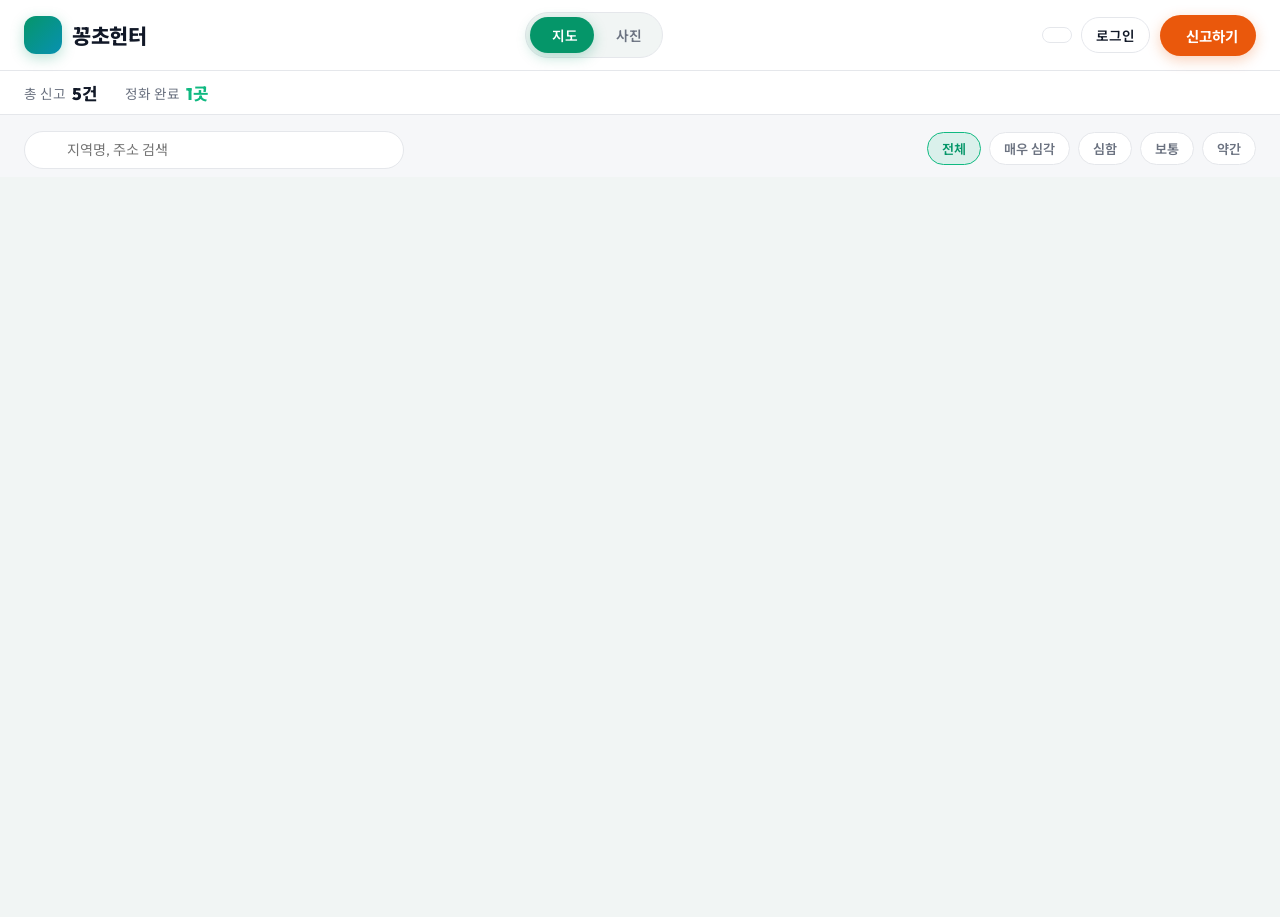
==== index.html @ e5fa35d2 "Add files via upload" ====
<!DOCTYPE html>
<html lang="ko">
<head>
  <meta charset="UTF-8" />
  <meta name="viewport" content="width=device-width, initial-scale=1.0, viewport-fit=cover" />
  <title>꽁초헌터 | 우리 동네 담배꽁초 지도</title>
  <meta name="description" content="시민들이 함께 담배꽁초 무단투기 구역을 신고하고 정화하는 무료 지도 플랫폼" />
  <meta name="theme-color" content="#ffffff" />

  <!-- Google Fonts -->
  <link rel="preconnect" href="https://fonts.googleapis.com" />
  <link rel="preconnect" href="https://fonts.gstatic.com" crossorigin />
  <link href="https://fonts.googleapis.com/css2?family=Noto+Sans+KR:wght@300;400;500;700;800;900&family=Outfit:wght@400;600;700;800&display=swap" rel="stylesheet" />

  <!-- Leaflet (무료 지도, API 키 불필요) -->
  <link rel="stylesheet" href="https://unpkg.com/leaflet@1.9.4/dist/leaflet.css" integrity="sha256-p4NxAoJBhIIN+hmNHrzRCf9tD/miZyoHS5obTRR9BMY=" crossorigin="" />
  <script src="https://unpkg.com/leaflet@1.9.4/dist/leaflet.js" integrity="sha256-20nQCchB9co0qIjJZRGuk2/Z9VM+kNiyxNV1lvTlZBo=" crossorigin=""></script>

  <!-- Lucide Icons -->
  <script src="https://unpkg.com/lucide@latest"></script>

  <!-- Supabase JS Client -->
  <script src="https://unpkg.com/@supabase/supabase-js@2"></script>

  <link rel="stylesheet" href="css/style.css" />
</head>
<body>

  <!-- 헤더 -->
  <header class="header">
    <div class="brand" onclick="location.reload()">
      <div class="brand-icon"><i data-lucide="flame"></i></div>
      <h1 class="brand-title">꽁초헌터</h1>
    </div>

    <div class="view-toggle">
      <button id="btnViewMap" class="toggle-btn active"><i data-lucide="map"></i><span>지도</span></button>
      <button id="btnViewFeed" class="toggle-btn"><i data-lucide="grid"></i><span>사진</span></button>
    </div>

    <div class="nav-controls">
      <button id="btnOpenRankingModal" class="btn-ghost"><i data-lucide="trophy" style="width:16px;height:16px;"></i></button>

      <div class="auth-status">
        <div id="authLoggedOut" style="display:flex;">
          <button id="btnOpenAuthModal" class="btn-ghost">로그인</button>
        </div>
        <div id="authLoggedIn" style="display:none; align-items:center; gap:8px;">
          <div class="user-pill">
            <div id="currentUserAvatar" class="user-avatar">헌</div>
            <span id="currentUsername"></span>
          </div>
          <button id="btnLogout" class="btn-ghost">로그아웃</button>
        </div>
      </div>

      <button id="btnOpenReportModal" class="btn-primary">
        <i data-lucide="plus-circle"></i><span class="btn-label">신고하기</span>
      </button>
    </div>
  </header>

  <!-- 통계 배너 -->
  <section class="stats-banner">
    <div class="stats-group">
      <div class="stat-item"><span>총 신고</span><span id="statTotal" class="stat-value">0건</span></div>
      <div class="stat-item"><span>정화 완료</span><span id="statCleaned" class="stat-value stat-highlight">0곳</span></div>
    </div>
    <div id="statMyPointsWrap" class="stat-item" style="display:none;">
      <span>내 포인트</span>
      <span id="statMyPoints" class="stat-value" style="color: var(--accent-orange);">0P</span>
    </div>
  </section>

  <!-- 검색 & 필터 -->
  <section class="filter-section">
    <div class="search-input-wrapper">
      <i data-lucide="search" class="search-icon" style="width: 18px; height: 18px;"></i>
      <input type="text" id="searchInput" class="search-input" placeholder="지역명, 주소 검색" />
    </div>

    <div class="filter-chips">
      <button class="chip active" data-filter="all">전체</button>
      <button class="chip" data-filter="critical">매우 심각</button>
      <button class="chip" data-filter="severe">심함</button>
      <button class="chip" data-filter="medium">보통</button>
      <button class="chip" data-filter="slight">약간</button>
    </div>
  </section>

  <!-- 메인 -->
  <main class="main-container">

    <section id="mapViewSection" class="map-view-container">
      <div id="map"></div>
    </section>

    <section id="feedViewSection" class="feed-view-container" style="display: none;">
      <div class="feed-header-controls">
        <h3><i data-lucide="camera" style="color: var(--accent-emerald); width:20px; height:20px;"></i> 시민 헌터 갤러리</h3>
        <div class="feed-layout-toggle">
          <button id="btnFeedGrid" class="sub-toggle-btn active"><i data-lucide="grid-3x3" style="width:14px;height:14px;"></i> 그리드</button>
          <button id="btnFeedCards" class="sub-toggle-btn"><i data-lucide="list" style="width:14px;height:14px;"></i> 카드</button>
        </div>
      </div>
      <div id="feedContainer"></div>
    </section>

  </main>

  <!-- 신고 등록 모달 -->
  <div id="reportModal" class="modal-backdrop">
    <div class="modal-content">
      <div class="modal-header">
        <h3 class="modal-title"><i data-lucide="camera" style="color: var(--accent-orange);"></i> 꽁초 신고하기</h3>
        <button id="btnCloseReportModal" class="modal-close-btn">&times;</button>
      </div>

      <form id="reportForm" class="modal-body">

        <div class="form-group">
          <label class="form-label">현장 사진</label>
          <div id="photoUploadBox" class="photo-upload-box">
            <input type="file" id="photoInput" accept="image/*" style="display: none;" />
            <img id="uploadPreview" class="upload-preview" style="display: none;" alt="미리보기" />
            <div id="uploadPlaceholder">
              <i data-lucide="image-plus" style="width: 34px; height: 34px; color: var(--text-dim); margin-bottom: 8px;"></i>
              <p id="uploadPlaceholderText" class="upload-placeholder-text">터치하여 사진 업로드</p>
            </div>
          </div>
        </div>

        <div class="form-group">
          <label class="form-label">제목</label>
          <input type="text" id="reportTitle" class="form-input" placeholder="예: 강남역 11번 출구 배수구 꽁초" required />
        </div>

        <div class="form-group">
          <label class="form-label">상세 설명</label>
          <textarea id="reportDesc" class="form-textarea" rows="3" placeholder="꽁초 양, 위치, 청소 필요성 등을 적어주세요"></textarea>
        </div>

        <div class="form-row">
          <div class="form-group">
            <label class="form-label">심각도</label>
            <select id="reportSeverity" class="form-select">
              <option value="slight">약간 (1㎡당 9개 이하)</option>
              <option value="medium" selected>보통 (1㎡당 10~29개)</option>
              <option value="severe">심함 (1㎡당 30~49개)</option>
              <option value="critical">매우 심각 (1㎡당 50개 이상)</option>
            </select>
          </div>
          <div class="form-group">
            <label class="form-label">제보자</label>
            <div id="reporterLoggedIn" style="display:none;">
              <div class="reporter-line"><i data-lucide="user-check" style="width:16px;height:16px; color: var(--accent-green);"></i><span id="reporterUsername"></span></div>
            </div>
            <div id="reporterGuest" style="display:none;">
              <input type="text" id="reportGuestName" class="form-input" placeholder="닉네임 (선택)" />
            </div>
          </div>
        </div>

        <div class="form-group">
          <div style="display: flex; align-items: center; justify-content: space-between;">
            <label class="form-label" style="margin-bottom: 0;">발생 위치</label>
            <button type="button" id="btnAutoGPS" class="gps-btn"><i data-lucide="locate-fixed" style="width:13px;height:13px;"></i> 현재 위치 가져오기</button>
          </div>
          <div class="mini-map-container"><div id="pickerMap"></div></div>
          <input type="text" id="reportAddress" class="form-input" style="margin-top: 8px;" placeholder="지도를 클릭해 위치를 선택하세요" readonly />
        </div>

        <div class="form-actions">
          <button type="button" id="btnCancelReport" class="btn-secondary" style="flex: 1; justify-content: center;">취소</button>
          <button type="submit" id="btnSubmitReport" class="btn-primary" style="flex: 2; justify-content: center;">신고 등록하기</button>
        </div>

      </form>
    </div>
  </div>

  <!-- 상세 보기 모달 -->
  <div id="detailModal" class="modal-backdrop">
    <div class="modal-content" style="max-width: 720px;">
      <div class="modal-header">
        <h3 id="detailTitle" class="modal-title">상세 내역</h3>
        <button id="btnCloseDetailModal" class="modal-close-btn">&times;</button>
      </div>
      <div class="modal-body" style="padding: 0;">
        <div class="detail-grid">
          <div class="detail-img-wrap"><img id="detailImg" src="" alt="상세 사진" /></div>

          <div class="detail-info">
            <div>
              <div class="detail-user-row">
                <div id="detailUserAvatar" class="user-avatar">CH</div>
                <div>
                  <div id="detailUserName" class="user-info-name">시민 헌터</div>
                  <div id="detailAddress" class="detail-address"></div>
                </div>
              </div>

              <p id="detailDesc" class="detail-desc"></p>
              <div id="detailTime" class="detail-time"></div>

              <div class="detail-action-stats">
                <span class="likes-stat">❤ 공감 <span id="detailLikesCount">0</span></span>
                <span class="cleanup-stat">🧹 청소요청 <span id="detailCleanupVotes">0</span></span>
              </div>

              <button id="btnMarkCleaned" class="mark-cleaned-btn"><i data-lucide="check-circle" style="width:14px;height:14px;"></i> 청소 완료로 표시</button>

              <h4 class="comments-heading">댓글</h4>
              <div id="detailCommentsList"></div>
            </div>

            <form id="commentForm">
              <input type="text" id="commentInput" class="form-input" placeholder="댓글을 입력하세요" required />
              <button type="submit" class="btn-primary" style="padding: 8px 14px; font-size: 0.82rem; white-space: nowrap;">작성</button>
            </form>
          </div>
        </div>
      </div>
    </div>
  </div>

  <!-- 로그인 / 회원가입 모달 -->
  <div id="authModal" class="modal-backdrop">
    <div class="modal-content" style="max-width: 400px;">
      <div class="modal-header">
        <h3 id="authModalTitle" class="modal-title">로그인</h3>
        <button id="btnCloseAuthModal" class="modal-close-btn">&times;</button>
      </div>
      <div class="modal-body">
        <div id="authError" class="auth-error"></div>
        <form id="authForm">
          <div class="form-group">
            <label class="form-label">아이디</label>
            <input type="text" id="authUsername" class="form-input" placeholder="아이디" required autocomplete="username" />
          </div>
          <div class="form-group">
            <label class="form-label">비밀번호</label>
            <input type="password" id="authPassword" class="form-input" placeholder="비밀번호 (6자 이상)" required minlength="6" autocomplete="current-password" />
          </div>
          <button type="submit" id="btnAuthSubmit" class="btn-primary" style="width: 100%; justify-content: center;">로그인</button>
        </form>

        <div id="authSwitchToSignup" class="auth-switch">
          계정이 없으신가요? <button id="btnAuthSwitchToSignup">회원가입</button>
        </div>
        <div id="authSwitchToLogin" class="auth-switch" style="display:none;">
          이미 계정이 있으신가요? <button id="btnAuthSwitchToLogin">로그인</button>
        </div>
      </div>
    </div>
  </div>

  <!-- 랭킹 모달 -->
  <div id="rankingModal" class="modal-backdrop">
    <div class="modal-content" style="max-width: 420px;">
      <div class="modal-header">
        <h3 class="modal-title"><i data-lucide="trophy" style="color: var(--accent-orange);"></i> 이달의 베스트 헌터</h3>
        <button id="btnCloseRankingModal" class="modal-close-btn">&times;</button>
      </div>
      <div class="modal-body">
        <div id="rankingList"></div>
      </div>
    </div>
  </div>

  <script>lucide.createIcons();</script>
  <script type="module" src="js/app.js"></script>
</body>
</html>
---- css/style.css ----
/* ==========================================================================
   꽁초헌터 디자인 시스템 - 라이트 테마
   ========================================================================== */

:root {
  --bg-primary: #f6f7f9;
  --bg-secondary: #ffffff;
  --bg-card: #ffffff;
  --bg-card-hover: #f3f4f6;
  --bg-header: rgba(255, 255, 255, 0.92);
  --bg-overlay: rgba(15, 23, 42, 0.45);
  --bg-subtle: #f1f5f4;

  --border-color: #e5e7eb;
  --border-strong: #d1d5db;

  --text-main: #111827;
  --text-muted: #6b7280;
  --text-dim: #9ca3af;

  --accent-green: #059669;
  --accent-emerald: #10b981;
  --accent-orange: #ea580c;
  --accent-red: #dc2626;
  --accent-cyan: #0891b2;
  --accent-purple: #7c3aed;

  --font-family: 'Outfit', 'Noto Sans KR', -apple-system, BlinkMacSystemFont, sans-serif;

  --card-border: 1px solid var(--border-color);
  --shadow-sm: 0 1px 2px rgba(15, 23, 42, 0.06);
  --shadow-md: 0 4px 12px rgba(15, 23, 42, 0.08);
  --shadow-lg: 0 12px 30px rgba(15, 23, 42, 0.12);
  --shadow-green: 0 4px 14px rgba(5, 150, 105, 0.28);
  --shadow-orange: 0 4px 14px rgba(234, 88, 12, 0.28);

  --radius-sm: 8px;
  --radius-md: 14px;
  --radius-lg: 20px;
  --radius-full: 9999px;

  --transition-fast: 0.2s cubic-bezier(0.4, 0, 0.2, 1);
  --transition-smooth: 0.35s cubic-bezier(0.16, 1, 0.3, 1);
}

* {
  margin: 0;
  padding: 0;
  box-sizing: border-box;
  font-family: var(--font-family);
  -webkit-font-smoothing: antialiased;
}

body {
  background-color: var(--bg-primary);
  color: var(--text-main);
  min-height: 100vh;
  display: flex;
  flex-direction: column;
  overflow-x: hidden;
}

::-webkit-scrollbar { width: 8px; height: 8px; }
::-webkit-scrollbar-track { background: var(--bg-primary); }
::-webkit-scrollbar-thumb { background: var(--border-strong); border-radius: 4px; }
::-webkit-scrollbar-thumb:hover { background: #9ca3af; }

button { font-family: inherit; }

/* Header ------------------------------------------------------------------ */
.header {
  position: sticky;
  top: 0;
  z-index: 1000;
  background: var(--bg-header);
  backdrop-filter: blur(10px);
  -webkit-backdrop-filter: blur(10px);
  border-bottom: var(--card-border);
  padding: 0.75rem 1.5rem;
  display: flex;
  align-items: center;
  justify-content: space-between;
  gap: 1rem;
  flex-wrap: wrap;
}

.brand {
  display: flex;
  align-items: center;
  gap: 0.65rem;
  cursor: pointer;
}

.brand-icon {
  width: 38px;
  height: 38px;
  border-radius: 12px;
  background: linear-gradient(135deg, var(--accent-green), var(--accent-cyan));
  display: flex;
  align-items: center;
  justify-content: center;
  color: #fff;
  font-size: 1.15rem;
  box-shadow: var(--shadow-green);
  transition: var(--transition-fast);
}

.brand:hover .brand-icon { transform: rotate(-6deg) scale(1.05); }

.brand-title {
  font-size: 1.3rem;
  font-weight: 800;
  color: var(--text-main);
  letter-spacing: -0.5px;
}

.nav-controls {
  display: flex;
  align-items: center;
  gap: 0.6rem;
}

.view-toggle {
  display: flex;
  background: var(--bg-subtle);
  padding: 4px;
  border-radius: var(--radius-full);
  border: var(--card-border);
}

.toggle-btn {
  display: flex;
  align-items: center;
  gap: 6px;
  padding: 8px 16px;
  border-radius: var(--radius-full);
  border: none;
  background: transparent;
  color: var(--text-muted);
  font-weight: 600;
  font-size: 0.86rem;
  cursor: pointer;
  transition: var(--transition-fast);
}

.toggle-btn.active {
  background: var(--accent-green);
  color: #ffffff;
  box-shadow: var(--shadow-green);
}

.toggle-btn:hover:not(.active) { color: var(--text-main); }

.btn-primary {
  display: flex;
  align-items: center;
  gap: 8px;
  background: var(--accent-orange);
  color: #fff;
  font-weight: 700;
  padding: 10px 18px;
  border-radius: var(--radius-full);
  border: none;
  cursor: pointer;
  box-shadow: var(--shadow-orange);
  transition: var(--transition-fast);
  font-size: 0.9rem;
}

.btn-primary:hover { transform: translateY(-2px); box-shadow: 0 8px 20px rgba(234, 88, 12, 0.35); }
.btn-primary:disabled { opacity: 0.6; cursor: not-allowed; transform: none; }

.btn-secondary {
  display: flex;
  align-items: center;
  gap: 6px;
  background: var(--bg-subtle);
  border: var(--card-border);
  color: var(--text-main);
  padding: 8px 14px;
  border-radius: var(--radius-md);
  cursor: pointer;
  font-weight: 600;
  font-size: 0.85rem;
  transition: var(--transition-fast);
}

.btn-secondary:hover { background: #e9ebee; border-color: var(--border-strong); }

.btn-ghost {
  background: transparent;
  border: var(--card-border);
  color: var(--text-main);
  padding: 7px 14px;
  border-radius: var(--radius-full);
  cursor: pointer;
  font-weight: 600;
  font-size: 0.85rem;
  transition: var(--transition-fast);
}
.btn-ghost:hover { background: var(--bg-subtle); }

.auth-status {
  display: flex;
  align-items: center;
  gap: 8px;
}

.user-pill {
  display: flex;
  align-items: center;
  gap: 8px;
  padding: 6px 12px 6px 6px;
  border-radius: var(--radius-full);
  background: var(--bg-subtle);
  border: var(--card-border);
  font-size: 0.85rem;
  font-weight: 600;
}

.user-pill .user-avatar { width: 26px; height: 26px; font-size: 0.7rem; }

/* Stats banner -------------------------------------------------------------*/
.stats-banner {
  background: var(--bg-secondary);
  border-bottom: var(--card-border);
  padding: 0.6rem 1.5rem;
  display: flex;
  align-items: center;
  justify-content: space-between;
  flex-wrap: wrap;
  gap: 1rem;
}

.stats-group { display: flex; align-items: center; gap: 1.75rem; flex-wrap: wrap; }

.stat-item { display: flex; align-items: center; gap: 6px; font-size: 0.85rem; color: var(--text-muted); }

.stat-value { font-weight: 800; font-size: 1.05rem; color: var(--text-main); }
.stat-highlight { color: var(--accent-emerald); }

/* Filter & search -----------------------------------------------------------*/
.filter-section {
  padding: 1rem 1.5rem 0.5rem 1.5rem;
  display: flex;
  align-items: center;
  justify-content: space-between;
  gap: 1rem;
  flex-wrap: wrap;
}

.search-input-wrapper { position: relative; flex: 1; max-width: 380px; }

.search-icon { position: absolute; left: 14px; top: 50%; transform: translateY(-50%); color: var(--text-dim); }

.search-input {
  width: 100%;
  background: var(--bg-secondary);
  border: var(--card-border);
  border-radius: var(--radius-full);
  padding: 9px 16px 9px 42px;
  color: var(--text-main);
  font-size: 0.88rem;
  outline: none;
  transition: var(--transition-fast);
}

.search-input:focus { border-color: var(--accent-emerald); box-shadow: 0 0 0 3px rgba(16, 185, 129, 0.15); }

.filter-chips { display: flex; align-items: center; gap: 8px; overflow-x: auto; padding-bottom: 4px; }

.chip {
  padding: 6px 14px;
  border-radius: var(--radius-full);
  background: var(--bg-secondary);
  border: var(--card-border);
  color: var(--text-muted);
  font-size: 0.82rem;
  font-weight: 600;
  cursor: pointer;
  white-space: nowrap;
  transition: var(--transition-fast);
}

.chip:hover { background: var(--bg-subtle); color: var(--text-main); }

.chip.active {
  background: rgba(16, 185, 129, 0.12);
  border-color: var(--accent-emerald);
  color: var(--accent-green);
}

/* Main / map ---------------------------------------------------------------*/
.main-container { flex: 1; position: relative; display: flex; flex-direction: column; overflow: hidden; }

.map-view-container {
  width: 100%;
  height: calc(100vh - 160px);
  min-height: 460px;
  position: relative;
}

#map { width: 100%; height: 100%; background: var(--bg-subtle); }

.custom-pin {
  width: 30px;
  height: 30px;
  border-radius: 50% 50% 50% 0;
  transform: rotate(-45deg);
  display: flex;
  align-items: center;
  justify-content: center;
  box-shadow: var(--shadow-md);
  cursor: pointer;
  transition: transform 0.2s cubic-bezier(0.175, 0.885, 0.32, 1.275);
  border: 3px solid #fff;
}

.custom-pin-wrapper:hover .custom-pin { transform: rotate(-45deg) scale(1.2); z-index: 999; }

.pin-critical { background: var(--accent-red); }
.pin-severe { background: #f97316; }
.pin-medium { background: #f59e0b; }
.pin-slight { background: #3b82f6; }
.pin-cleaned { background: var(--accent-emerald); }

.leaflet-popup-content-wrapper {
  background: #ffffff !important;
  color: var(--text-main) !important;
  border: var(--card-border) !important;
  border-radius: var(--radius-md) !important;
  padding: 0 !important;
  overflow: hidden;
  box-shadow: var(--shadow-lg) !important;
}

.leaflet-popup-content { margin: 0 !important; width: 260px !important; }
.leaflet-popup-tip { background: #ffffff !important; }

.popup-img-wrapper { width: 100%; height: 140px; overflow: hidden; background: var(--bg-subtle); }
.popup-img { width: 100%; height: 100%; object-fit: cover; }
.popup-body { padding: 12px; }

.popup-badge-row { display: flex; align-items: center; justify-content: space-between; margin-bottom: 6px; }

.badge { font-size: 0.7rem; font-weight: 700; padding: 3px 9px; border-radius: var(--radius-sm); }
.badge-critical { background: rgba(220, 38, 38, 0.1); color: var(--accent-red); }
.badge-severe { background: rgba(249, 115, 22, 0.14); color: #c2410c; }
.badge-medium { background: rgba(245, 158, 11, 0.14); color: #b45309; }
.badge-slight { background: rgba(59, 130, 246, 0.12); color: #2563eb; }

.popup-likes { font-size: 0.75rem; color: var(--text-muted); }

.popup-title { font-size: 0.95rem; font-weight: 700; margin-bottom: 4px; line-height: 1.3; color: var(--text-main); }
.popup-address { font-size: 0.78rem; color: var(--text-muted); margin-bottom: 10px; }

.popup-btn {
  width: 100%;
  padding: 8px;
  border-radius: var(--radius-sm);
  background: var(--accent-green);
  border: none;
  color: #fff;
  font-size: 0.8rem;
  font-weight: 600;
  cursor: pointer;
  transition: var(--transition-fast);
}
.popup-btn:hover { background: #047857; }

.leaflet-control-zoom a { color: var(--text-main) !important; }

/* Feed -----------------------------------------------------------------------*/
.feed-view-container { max-width: 1100px; margin: 0 auto; padding: 1.5rem; width: 100%; }

.feed-header-controls { display: flex; align-items: center; justify-content: space-between; margin-bottom: 1.5rem; }

.feed-header-controls h3 { font-weight: 800; font-size: 1.1rem; display: flex; align-items: center; gap: 8px; color: var(--text-main); }

.feed-layout-toggle { display: flex; gap: 6px; background: var(--bg-subtle); padding: 3px; border-radius: var(--radius-sm); border: var(--card-border); }

.sub-toggle-btn { padding: 6px 12px; border-radius: var(--radius-sm); border: none; background: transparent; color: var(--text-muted); font-size: 0.8rem; cursor: pointer; display: flex; align-items: center; gap: 4px; }
.sub-toggle-btn.active { background: #fff; color: var(--text-main); box-shadow: var(--shadow-sm); }

.insta-grid { display: grid; grid-template-columns: repeat(auto-fill, minmax(240px, 1fr)); gap: 1.1rem; }

.grid-card {
  position: relative;
  aspect-ratio: 1 / 1;
  border-radius: var(--radius-md);
  overflow: hidden;
  background: var(--bg-card);
  border: var(--card-border);
  cursor: pointer;
  box-shadow: var(--shadow-sm);
  transition: var(--transition-smooth);
}

.grid-card:hover { transform: translateY(-4px); box-shadow: var(--shadow-lg); }
.grid-card img { width: 100%; height: 100%; object-fit: cover; transition: transform 0.5s ease; }
.grid-card:hover img { transform: scale(1.06); }

.grid-overlay {
  position: absolute;
  inset: 0;
  background: linear-gradient(to top, rgba(0, 0, 0, 0.78), rgba(0, 0, 0, 0.05) 55%, transparent);
  display: flex;
  flex-direction: column;
  justify-content: space-between;
  padding: 0.9rem;
  opacity: 0;
  transition: opacity 0.25s ease;
}

.grid-card:hover .grid-overlay { opacity: 1; }
.grid-overlay-top { display: flex; align-items: center; justify-content: space-between; }
.grid-overlay-bottom { color: #fff; }
.grid-title { font-size: 0.92rem; font-weight: 700; margin-bottom: 4px; }
.grid-stats { display: flex; align-items: center; gap: 10px; font-size: 0.78rem; color: rgba(255, 255, 255, 0.9); }

.insta-feed { display: flex; flex-direction: column; gap: 1.5rem; max-width: 560px; margin: 0 auto; }

.post-card {
  background: var(--bg-card);
  border: var(--card-border);
  border-radius: var(--radius-lg);
  overflow: hidden;
  box-shadow: var(--shadow-sm);
}

.post-header { padding: 12px 16px; display: flex; align-items: center; justify-content: space-between; }
.post-user { display: flex; align-items: center; gap: 10px; }

.user-avatar {
  width: 36px;
  height: 36px;
  border-radius: 50%;
  background: linear-gradient(135deg, var(--accent-purple), var(--accent-cyan));
  display: flex;
  align-items: center;
  justify-content: center;
  color: #fff;
  font-weight: bold;
  font-size: 0.82rem;
}

.user-info-name { font-size: 0.9rem; font-weight: 700; color: var(--text-main); }
.user-info-location { font-size: 0.75rem; color: var(--text-muted); }

.post-image-container { width: 100%; aspect-ratio: 4 / 3; background: var(--bg-subtle); overflow: hidden; cursor: pointer; }
.post-image { width: 100%; height: 100%; object-fit: cover; }

.post-actions { padding: 12px 16px; }
.action-bar { display: flex; align-items: center; justify-content: space-between; margin-bottom: 8px; }
.action-btns-left { display: flex; align-items: center; gap: 16px; }

.icon-action-btn {
  background: transparent;
  border: none;
  color: var(--text-main);
  font-size: 1rem;
  cursor: pointer;
  display: flex;
  align-items: center;
  gap: 6px;
  transition: transform 0.15s ease;
}
.icon-action-btn:hover { transform: scale(1.1); color: var(--accent-green); }
.icon-action-btn span { font-size: 0.85rem; font-weight: 600; }

.post-caption { font-size: 0.9rem; line-height: 1.4; margin-bottom: 6px; color: var(--text-main); }
.post-caption-desc { color: var(--text-muted); font-size: 0.85rem; }
.post-time { font-size: 0.75rem; color: var(--text-dim); }

.empty-state { text-align: center; padding: 4rem 1rem; color: var(--text-muted); }
.empty-state i { width: 44px; height: 44px; margin-bottom: 1rem; opacity: 0.5; }
.empty-state h3 { color: var(--text-main); margin-bottom: 0.4rem; }
.empty-state p { font-size: 0.9rem; }

/* Modals -----------------------------------------------------------------------*/
.modal-backdrop {
  position: fixed;
  inset: 0;
  z-index: 2000;
  background: var(--bg-overlay);
  display: flex;
  align-items: center;
  justify-content: center;
  padding: 1rem;
  opacity: 0;
  pointer-events: none;
  transition: opacity 0.25s ease;
}

.modal-backdrop.open { opacity: 1; pointer-events: auto; }

.modal-content {
  background: #ffffff;
  border-radius: var(--radius-lg);
  width: 100%;
  max-width: 560px;
  max-height: 90vh;
  overflow-y: auto;
  box-shadow: 0 25px 50px -12px rgba(0, 0, 0, 0.35);
  transform: scale(0.94);
  transition: transform 0.25s cubic-bezier(0.16, 1, 0.3, 1);
}

.modal-backdrop.open .modal-content { transform: scale(1); }

.modal-header {
  padding: 1.1rem 1.4rem;
  border-bottom: var(--card-border);
  display: flex;
  align-items: center;
  justify-content: space-between;
}

.modal-title { font-size: 1.15rem; font-weight: 800; display: flex; align-items: center; gap: 8px; color: var(--text-main); }

.modal-close-btn {
  background: var(--bg-subtle);
  border: none;
  color: var(--text-muted);
  width: 30px;
  height: 30px;
  border-radius: 50%;
  cursor: pointer;
  display: flex;
  align-items: center;
  justify-content: center;
  font-size: 1.1rem;
  transition: var(--transition-fast);
}
.modal-close-btn:hover { background: #e5e7eb; color: var(--text-main); }

.modal-body { padding: 1.4rem; }

.form-group { margin-bottom: 1.15rem; }
.form-label { display: block; font-size: 0.85rem; font-weight: 700; margin-bottom: 6px; color: var(--text-muted); }

.form-input, .form-textarea, .form-select {
  width: 100%;
  background: var(--bg-secondary);
  border: var(--card-border);
  border-radius: var(--radius-md);
  padding: 10px 14px;
  color: var(--text-main);
  font-size: 0.9rem;
  outline: none;
  transition: var(--transition-fast);
}

.form-input:focus, .form-textarea:focus, .form-select:focus {
  border-color: var(--accent-emerald);
  box-shadow: 0 0 0 3px rgba(16, 185, 129, 0.15);
}

.form-input[readonly] { background: var(--bg-subtle); color: var(--text-muted); }

.form-row { display: grid; grid-template-columns: 1fr 1fr; gap: 1rem; }

.reporter-line {
  display: flex;
  align-items: center;
  gap: 8px;
  font-size: 0.88rem;
  color: var(--text-main);
  background: var(--bg-subtle);
  padding: 8px 12px;
  border-radius: var(--radius-md);
}

.photo-upload-box {
  border: 2px dashed var(--border-strong);
  border-radius: var(--radius-md);
  padding: 1.4rem;
  text-align: center;
  cursor: pointer;
  background: var(--bg-subtle);
  transition: var(--transition-fast);
  position: relative;
  overflow: hidden;
}

.photo-upload-box:hover { border-color: var(--accent-emerald); background: rgba(16, 185, 129, 0.05); }

.upload-preview { width: 100%; max-height: 220px; object-fit: cover; border-radius: var(--radius-sm); }

.upload-placeholder-text { font-size: 0.88rem; font-weight: 600; color: var(--text-main); }
.upload-placeholder-sub { font-size: 0.76rem; color: var(--text-dim); margin-top: 4px; }

.mini-map-container {
  width: 100%;
  height: 180px;
  border-radius: var(--radius-md);
  overflow: hidden;
  margin-top: 8px;
  border: var(--card-border);
}

#pickerMap { width: 100%; height: 100%; }

.gps-btn {
  display: inline-flex;
  align-items: center;
  gap: 6px;
  padding: 6px 12px;
  border-radius: var(--radius-full);
  background: rgba(8, 145, 178, 0.1);
  border: 1px solid rgba(8, 145, 178, 0.25);
  color: var(--accent-cyan);
  font-size: 0.78rem;
  font-weight: 700;
  cursor: pointer;
}
.gps-btn:hover { background: rgba(8, 145, 178, 0.18); }

.form-actions { display: flex; gap: 10px; margin-top: 1.4rem; }

/* Detail modal -----------------------------------------------------------------*/
.detail-grid { display: grid; grid-template-columns: 1fr; }
@media (min-width: 640px) { .detail-grid { grid-template-columns: 1fr 1fr; } }

.detail-img-wrap { background: var(--bg-subtle); display: flex; align-items: center; justify-content: center; min-height: 280px; }
.detail-img-wrap img { width: 100%; max-height: 420px; object-fit: contain; }

.detail-info { padding: 1.25rem; display: flex; flex-direction: column; justify-content: space-between; }
.detail-user-row { display: flex; align-items: center; gap: 10px; margin-bottom: 12px; }
.detail-address { font-size: 0.78rem; color: var(--text-muted); }
.detail-desc { font-size: 0.9rem; line-height: 1.55; color: var(--text-main); margin-bottom: 12px; }
.detail-time { font-size: 0.75rem; color: var(--text-dim); margin-bottom: 14px; }

.detail-action-stats {
  display: flex;
  gap: 16px;
  margin-bottom: 1rem;
  border-top: var(--card-border);
  border-bottom: var(--card-border);
  padding: 10px 0;
  font-size: 0.85rem;
  font-weight: 700;
}
.detail-action-stats .likes-stat { color: var(--accent-emerald); }
.detail-action-stats .cleanup-stat { color: var(--accent-orange); }

.mark-cleaned-btn {
  display: inline-flex;
  align-items: center;
  gap: 6px;
  align-self: flex-start;
  margin-bottom: 12px;
  padding: 7px 14px;
  border-radius: var(--radius-full);
  background: rgba(16, 185, 129, 0.1);
  border: 1px solid rgba(16, 185, 129, 0.3);
  color: var(--accent-green);
  font-size: 0.8rem;
  font-weight: 700;
  cursor: pointer;
}
.mark-cleaned-btn:hover { background: rgba(16, 185, 129, 0.18); }

.comments-heading { font-size: 0.88rem; font-weight: 700; margin-bottom: 8px; color: var(--text-main); }
#detailCommentsList { max-height: 150px; overflow-y: auto; margin-bottom: 12px; }

.comment-row { margin-bottom: 8px; font-size: 0.87rem; line-height: 1.4; }
.comment-row strong { color: var(--accent-green); margin-right: 6px; }
.comment-time { font-size: 0.72rem; color: var(--text-dim); margin-left: 6px; }
.empty-comment { color: var(--text-dim); font-size: 0.85rem; padding: 6px 0; }

#commentForm { display: flex; gap: 8px; }

/* Auth modal -----------------------------------------------------------------*/
.auth-error {
  display: none;
  background: rgba(220, 38, 38, 0.08);
  color: var(--accent-red);
  border: 1px solid rgba(220, 38, 38, 0.2);
  border-radius: var(--radius-md);
  padding: 8px 12px;
  font-size: 0.82rem;
  margin-bottom: 1rem;
}

.auth-switch { font-size: 0.85rem; color: var(--text-muted); text-align: center; margin-top: 1rem; }
.auth-switch button { background: none; border: none; color: var(--accent-green); font-weight: 700; cursor: pointer; font-size: 0.85rem; }

/* Ranking modal ----------------------------------------------------------------*/
.ranking-row {
  display: flex;
  align-items: center;
  gap: 12px;
  padding: 10px 8px;
  border-bottom: 1px solid var(--bg-subtle);
}
.ranking-row:last-child { border-bottom: none; }

.ranking-rank {
  width: 28px;
  height: 28px;
  border-radius: 50%;
  background: var(--bg-subtle);
  color: var(--text-muted);
  font-weight: 800;
  font-size: 0.8rem;
  display: flex;
  align-items: center;
  justify-content: center;
  flex-shrink: 0;
}
.ranking-rank.top { background: var(--accent-orange); color: #fff; }

.ranking-name { flex: 1; font-weight: 600; font-size: 0.9rem; color: var(--text-main); }
.ranking-value { font-weight: 800; color: var(--accent-green); font-size: 0.9rem; }
.ranking-loading, .ranking-empty { text-align: center; color: var(--text-muted); padding: 2rem 0; font-size: 0.88rem; }

/* Responsive ---------------------------------------------------------------------*/
@media (max-width: 768px) {
  .header { padding: 0.6rem 1rem; }
  .brand-title { font-size: 1.05rem; }
  .nav-controls { gap: 0.4rem; }
  .toggle-btn { padding: 7px 12px; font-size: 0.8rem; }
  .toggle-btn span { display: none; }
  .btn-primary span.btn-label { display: none; }
  .stats-banner { padding: 0.55rem 1rem; }
  .stats-group { gap: 1rem; }
  .stat-item { font-size: 0.78rem; }
  .filter-section { padding: 0.75rem 1rem; }
  .insta-grid { grid-template-columns: repeat(2, 1fr); gap: 8px; }
  .feed-view-container { padding: 1rem; }
  .form-row { grid-template-columns: 1fr; }
  .modal-body { padding: 1.1rem; }
}

@media (max-width: 420px) {
  .view-toggle { order: 3; width: 100%; justify-content: center; }
  .header { justify-content: space-between; }
}
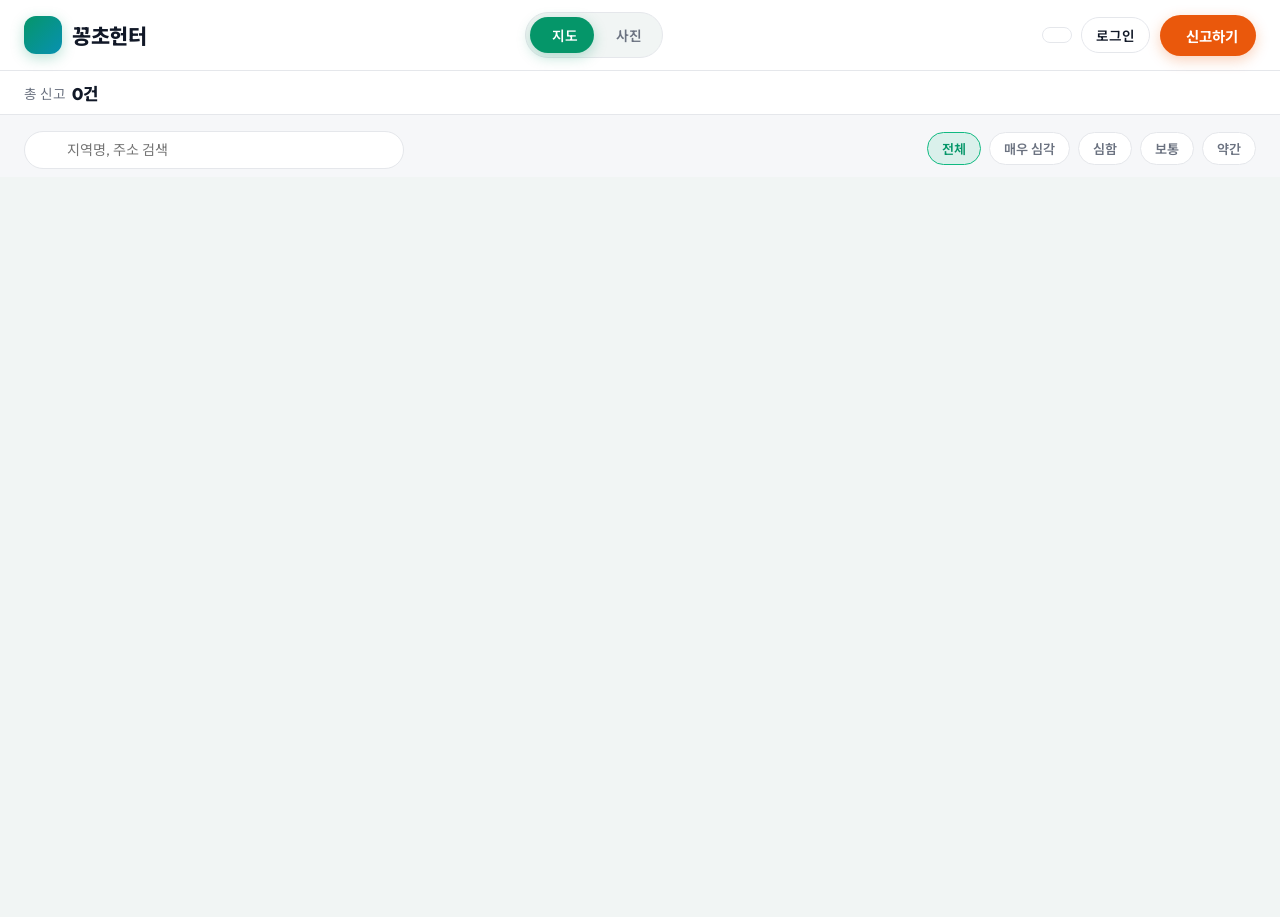
==== commit 245db23e: "Add files via upload" ====
--- a/index.html
+++ b/index.html
@@ -64,7 +64,6 @@
   <section class="stats-banner">
     <div class="stats-group">
       <div class="stat-item"><span>총 신고</span><span id="statTotal" class="stat-value">0건</span></div>
-      <div class="stat-item"><span>정화 완료</span><span id="statCleaned" class="stat-value stat-highlight">0곳</span></div>
     </div>
     <div id="statMyPointsWrap" class="stat-item" style="display:none;">
       <span>내 포인트</span>
@@ -119,15 +118,15 @@
       <form id="reportForm" class="modal-body">
 
         <div class="form-group">
-          <label class="form-label">현장 사진</label>
-          <div id="photoUploadBox" class="photo-upload-box">
-            <input type="file" id="photoInput" accept="image/*" style="display: none;" />
-            <img id="uploadPreview" class="upload-preview" style="display: none;" alt="미리보기" />
-            <div id="uploadPlaceholder">
-              <i data-lucide="image-plus" style="width: 34px; height: 34px; color: var(--text-dim); margin-bottom: 8px;"></i>
-              <p id="uploadPlaceholderText" class="upload-placeholder-text">터치하여 사진 업로드</p>
-            </div>
-          </div>
+          <label class="form-label">현장 사진 (여러 장 가능)</label>
+          <input type="file" id="photoInput" accept="image/*" multiple style="display: none;" />
+          <div id="photoThumbGrid" class="photo-thumb-grid">
+            <button type="button" id="btnAddPhoto" class="photo-add-tile">
+              <i data-lucide="image-plus"></i>
+              <span>사진 추가</span>
+            </button>
+          </div>
+          <p class="photo-hint">사진을 여러 장 올리면 각 사진의 위치를 자동으로 인식해 한 번에 여러 건으로 등록돼요.</p>
         </div>
 
         <div class="form-group">
@@ -163,10 +162,11 @@
 
         <div class="form-group">
           <div style="display: flex; align-items: center; justify-content: space-between;">
-            <label class="form-label" style="margin-bottom: 0;">발생 위치</label>
+            <label class="form-label" style="margin-bottom: 0;">발생 위치 <span id="activePhotoLabel" style="font-weight: 500; color: var(--text-dim);"></span></label>
             <button type="button" id="btnAutoGPS" class="gps-btn"><i data-lucide="locate-fixed" style="width:13px;height:13px;"></i> 현재 위치 가져오기</button>
           </div>
           <div class="mini-map-container"><div id="pickerMap"></div></div>
+          <p id="locationHint" class="location-hint" style="display: none;"></p>
           <input type="text" id="reportAddress" class="form-input" style="margin-top: 8px;" placeholder="지도를 클릭해 위치를 선택하세요" readonly />
         </div>
 
@@ -208,8 +208,6 @@
                 <span class="cleanup-stat">🧹 청소요청 <span id="detailCleanupVotes">0</span></span>
               </div>
 
-              <button id="btnMarkCleaned" class="mark-cleaned-btn"><i data-lucide="check-circle" style="width:14px;height:14px;"></i> 청소 완료로 표시</button>
-
               <h4 class="comments-heading">댓글</h4>
               <div id="detailCommentsList"></div>
             </div>
--- a/css/style.css
+++ b/css/style.css
@@ -237,7 +237,6 @@
 .stat-item { display: flex; align-items: center; gap: 6px; font-size: 0.85rem; color: var(--text-muted); }
 
 .stat-value { font-weight: 800; font-size: 1.05rem; color: var(--text-main); }
-.stat-highlight { color: var(--accent-emerald); }
 
 /* Filter & search -----------------------------------------------------------*/
 .filter-section {
@@ -322,7 +321,6 @@
 .pin-severe { background: #f97316; }
 .pin-medium { background: #f59e0b; }
 .pin-slight { background: #3b82f6; }
-.pin-cleaned { background: var(--accent-emerald); }
 
 .leaflet-popup-content-wrapper {
   background: #ffffff !important;
@@ -571,24 +569,81 @@
   border-radius: var(--radius-md);
 }
 
-.photo-upload-box {
+.photo-thumb-grid {
+  display: flex;
+  flex-wrap: wrap;
+  gap: 10px;
+}
+
+.photo-add-tile {
+  width: 84px;
+  height: 84px;
   border: 2px dashed var(--border-strong);
   border-radius: var(--radius-md);
-  padding: 1.4rem;
-  text-align: center;
-  cursor: pointer;
   background: var(--bg-subtle);
-  transition: var(--transition-fast);
+  color: var(--text-muted);
+  display: flex;
+  flex-direction: column;
+  align-items: center;
+  justify-content: center;
+  gap: 4px;
+  font-size: 0.72rem;
+  font-weight: 600;
+  cursor: pointer;
+  transition: var(--transition-fast);
+}
+
+.photo-add-tile:hover { border-color: var(--accent-emerald); background: rgba(16, 185, 129, 0.05); color: var(--accent-green); }
+.photo-add-tile i { width: 22px; height: 22px; }
+
+.photo-thumb {
   position: relative;
+  width: 84px;
+  height: 84px;
+  border-radius: var(--radius-md);
   overflow: hidden;
-}
-
-.photo-upload-box:hover { border-color: var(--accent-emerald); background: rgba(16, 185, 129, 0.05); }
-
-.upload-preview { width: 100%; max-height: 220px; object-fit: cover; border-radius: var(--radius-sm); }
-
-.upload-placeholder-text { font-size: 0.88rem; font-weight: 600; color: var(--text-main); }
-.upload-placeholder-sub { font-size: 0.76rem; color: var(--text-dim); margin-top: 4px; }
+  border: 2px solid transparent;
+  cursor: pointer;
+  background: var(--bg-subtle);
+}
+
+.photo-thumb.active { border-color: var(--accent-emerald); box-shadow: 0 0 0 2px rgba(16, 185, 129, 0.2); }
+.photo-thumb img { width: 100%; height: 100%; object-fit: cover; display: block; }
+.photo-thumb-loading { width: 100%; height: 100%; display: flex; align-items: center; justify-content: center; font-size: 0.7rem; color: var(--text-dim); }
+
+.photo-thumb-remove {
+  position: absolute;
+  top: 3px;
+  right: 3px;
+  width: 18px;
+  height: 18px;
+  border-radius: 50%;
+  border: none;
+  background: rgba(0, 0, 0, 0.55);
+  color: #fff;
+  font-size: 0.72rem;
+  line-height: 1;
+  cursor: pointer;
+  display: flex;
+  align-items: center;
+  justify-content: center;
+}
+
+.photo-thumb-address {
+  position: absolute;
+  left: 0;
+  right: 0;
+  bottom: 0;
+  padding: 2px 4px;
+  font-size: 0.6rem;
+  color: #fff;
+  background: rgba(0, 0, 0, 0.55);
+  white-space: nowrap;
+  overflow: hidden;
+  text-overflow: ellipsis;
+}
+
+.photo-hint { font-size: 0.76rem; color: var(--text-dim); margin-top: 8px; line-height: 1.4; }
 
 .mini-map-container {
   width: 100%;
@@ -616,6 +671,9 @@
 }
 .gps-btn:hover { background: rgba(8, 145, 178, 0.18); }
 
+.location-hint { font-size: 0.78rem; color: var(--text-muted); margin-top: 6px; }
+.location-hint.success { color: var(--accent-green); font-weight: 600; }
+
 .form-actions { display: flex; gap: 10px; margin-top: 1.4rem; }
 
 /* Detail modal -----------------------------------------------------------------*/
@@ -643,23 +701,6 @@
 }
 .detail-action-stats .likes-stat { color: var(--accent-emerald); }
 .detail-action-stats .cleanup-stat { color: var(--accent-orange); }
-
-.mark-cleaned-btn {
-  display: inline-flex;
-  align-items: center;
-  gap: 6px;
-  align-self: flex-start;
-  margin-bottom: 12px;
-  padding: 7px 14px;
-  border-radius: var(--radius-full);
-  background: rgba(16, 185, 129, 0.1);
-  border: 1px solid rgba(16, 185, 129, 0.3);
-  color: var(--accent-green);
-  font-size: 0.8rem;
-  font-weight: 700;
-  cursor: pointer;
-}
-.mark-cleaned-btn:hover { background: rgba(16, 185, 129, 0.18); }
 
 .comments-heading { font-size: 0.88rem; font-weight: 700; margin-bottom: 8px; color: var(--text-main); }
 #detailCommentsList { max-height: 150px; overflow-y: auto; margin-bottom: 12px; }
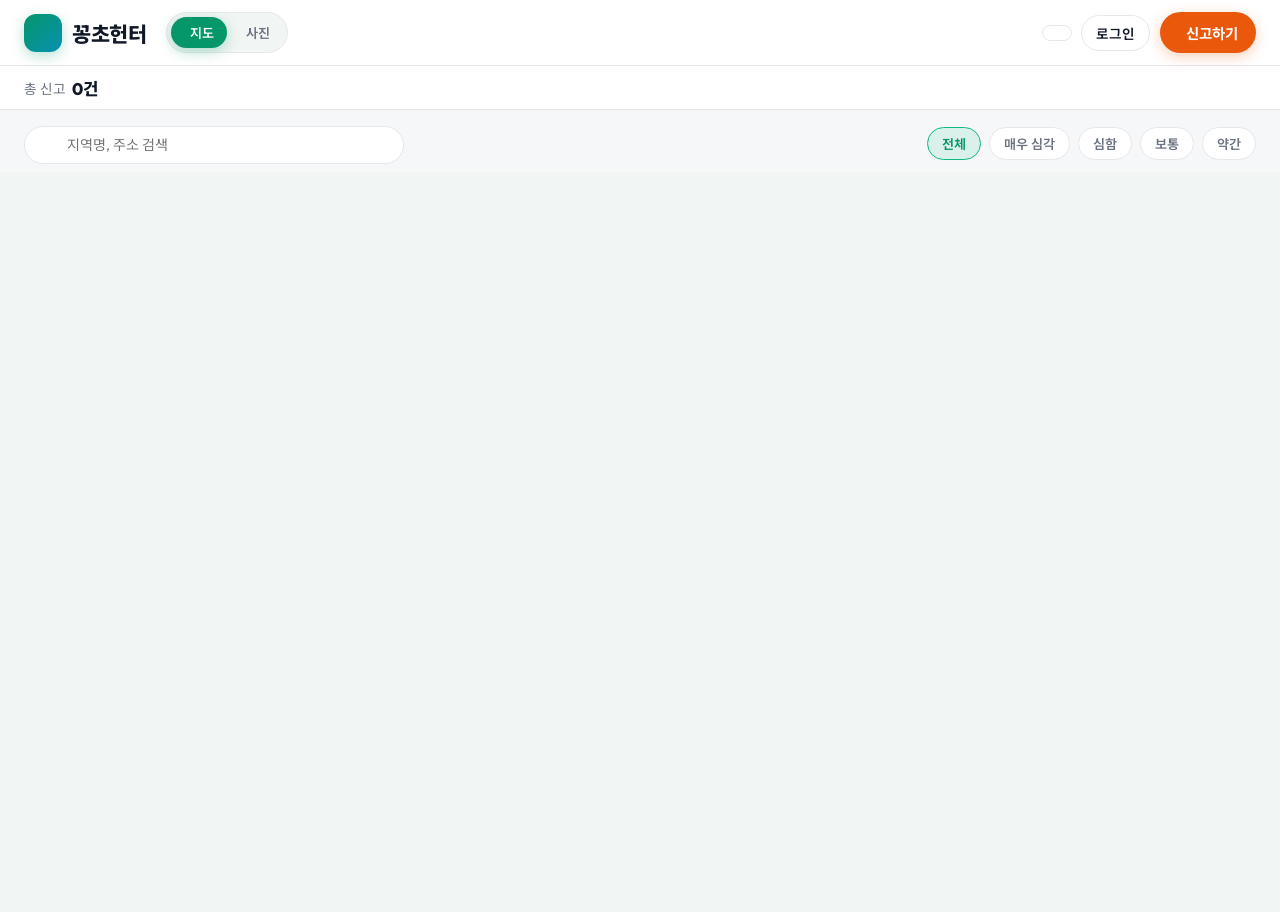
==== commit 53149e18: "Add files via upload" ====
--- a/index.html
+++ b/index.html
@@ -28,14 +28,16 @@
 
   <!-- 헤더 -->
   <header class="header">
-    <div class="brand" onclick="location.reload()">
-      <div class="brand-icon"><i data-lucide="flame"></i></div>
-      <h1 class="brand-title">꽁초헌터</h1>
-    </div>
-
-    <div class="view-toggle">
-      <button id="btnViewMap" class="toggle-btn active"><i data-lucide="map"></i><span>지도</span></button>
-      <button id="btnViewFeed" class="toggle-btn"><i data-lucide="grid"></i><span>사진</span></button>
+    <div class="header-left">
+      <div class="brand" onclick="location.reload()">
+        <div class="brand-icon"><i data-lucide="flame"></i></div>
+        <h1 class="brand-title">꽁초헌터</h1>
+      </div>
+
+      <div class="view-toggle">
+        <button id="btnViewMap" class="toggle-btn active"><i data-lucide="map"></i><span>지도</span></button>
+        <button id="btnViewFeed" class="toggle-btn"><i data-lucide="grid"></i><span>사진</span></button>
+      </div>
     </div>
 
     <div class="nav-controls">
--- a/css/style.css
+++ b/css/style.css
@@ -84,6 +84,13 @@
   flex-wrap: wrap;
 }
 
+.header-left {
+  display: flex;
+  align-items: center;
+  gap: 1.25rem;
+  flex-wrap: wrap;
+}
+
 .brand {
   display: flex;
   align-items: center;
@@ -132,13 +139,13 @@
   display: flex;
   align-items: center;
   gap: 6px;
-  padding: 8px 16px;
+  padding: 6px 13px;
   border-radius: var(--radius-full);
   border: none;
   background: transparent;
   color: var(--text-muted);
   font-weight: 600;
-  font-size: 0.86rem;
+  font-size: 0.82rem;
   cursor: pointer;
   transition: var(--transition-fast);
 }
@@ -774,7 +781,8 @@
   .modal-body { padding: 1.1rem; }
 }
 
-@media (max-width: 420px) {
-  .view-toggle { order: 3; width: 100%; justify-content: center; }
-  .header { justify-content: space-between; }
-}
+@media (max-width: 640px) {
+  .header { row-gap: 0.5rem; }
+  .header-left { width: 100%; justify-content: space-between; gap: 0.6rem; }
+  .nav-controls { width: 100%; justify-content: space-between; }
+}
